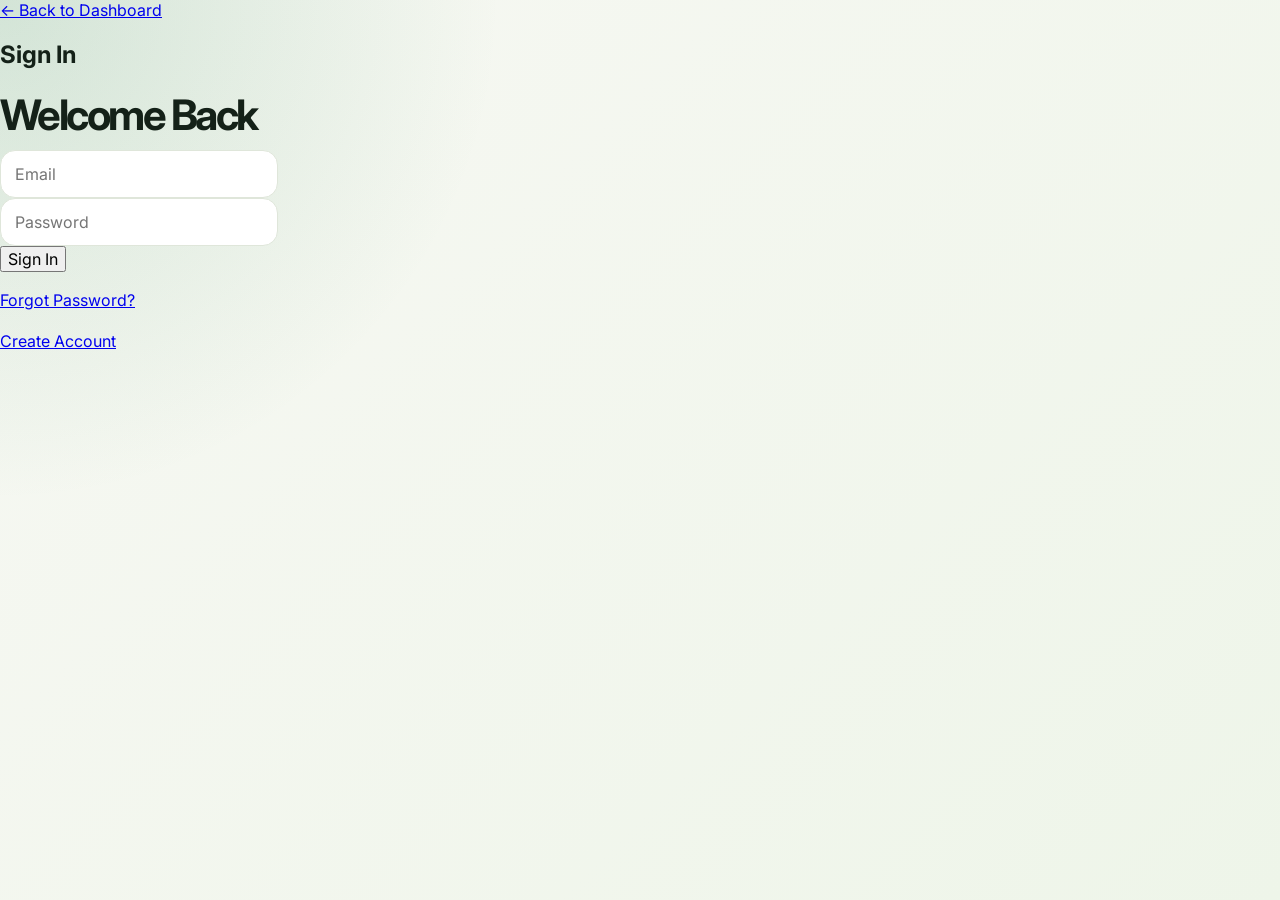
==== login.html @ e1700095 "Add files via upload" ====
<!DOCTYPE html><html><head><meta charset='UTF-8'><meta name='viewport' content='width=device-width,initial-scale=1'><title>Sign In</title><link rel="stylesheet" href="styles.css"/></head><body><div class='app-shell'><main class='content'><a href='index.html'>← Back to Dashboard</a><section class='card'><h1>Sign In</h1><h2>Welcome Back</h2><input placeholder="Email"><input type="password" placeholder="Password"><button>Sign In</button><p><a href="forgot-password.html">Forgot Password?</a></p><p><a href="signup.html">Create Account</a></p></section></main></div></body></html>
---- styles.css ----
@import url('https://fonts.googleapis.com/css2?family=Inter:wght@400;500;600;700;800&display=swap');

:root{
  --bg:#f5f7f1;
  --panel:#ffffff;
  --panel-2:#eef4e8;
  --text:#142118;
  --muted:#6b746d;
  --primary:#1f6f43;
  --primary-2:#2f8a55;
  --accent:#dfead5;
  --warning:#b96b18;
  --danger:#b83b36;
  --line:#dfe6da;
  --shadow:0 18px 50px rgba(23,42,28,.11);
  --radius:22px;
}
*{box-sizing:border-box}
body{
  margin:0;
  font-family:Inter, system-ui, -apple-system, BlinkMacSystemFont, Arial, sans-serif;
  background:
    radial-gradient(circle at top left, rgba(47,138,85,.18), transparent 32%),
    linear-gradient(135deg,#f7f8f3,#eef5e9);
  color:var(--text);
}
button,input,select{font:inherit}
button{cursor:pointer}
.app-shell{
  display:grid;
  grid-template-columns:290px 1fr;
  min-height:100vh;
}
.sidebar{
  position:sticky;
  top:0;
  height:100vh;
  padding:28px 22px;
  background:rgba(255,255,255,.72);
  backdrop-filter: blur(20px);
  border-right:1px solid rgba(31,111,67,.12);
}
.brand{display:flex;align-items:center;gap:14px;margin-bottom:32px}
.brand-mark{
  width:52px;height:52px;border-radius:16px;
  background:linear-gradient(135deg,var(--primary),var(--primary-2));
  color:white;display:grid;place-items:center;
  font-weight:800;font-size:25px;box-shadow:var(--shadow)
}
.brand h1{margin:0;font-size:24px;letter-spacing:-.04em}
.brand p{margin:4px 0 0;color:var(--muted);font-size:13px}
.nav{display:grid;gap:9px}
.nav-btn{
  width:100%;border:0;background:transparent;color:var(--muted);
  padding:13px 14px;border-radius:16px;display:flex;align-items:center;gap:11px;
  font-weight:700;text-align:left;transition:.25s ease;
}
.nav-btn:hover,.nav-btn.active{
  background:var(--primary);color:#fff;transform:translateX(4px);
}
.sidebar-note{
  position:absolute;left:22px;right:22px;bottom:24px;
  background:var(--panel-2);border:1px solid var(--line);
  border-radius:20px;padding:16px;color:var(--muted);font-size:13px;line-height:1.5
}
.main{padding:34px;max-width:1220px;width:100%;margin:0 auto}
.page{display:none;animation:fadeUp .35s ease}
.page.active{display:block}
@keyframes fadeUp{from{opacity:0;transform:translateY(12px)}to{opacity:1;transform:none}}
.page-head{
  display:flex;justify-content:space-between;gap:24px;align-items:flex-start;margin-bottom:24px
}
.eyebrow{
  display:inline-flex;padding:7px 11px;border-radius:999px;
  background:var(--accent);color:var(--primary);font-weight:800;font-size:12px;margin-bottom:12px
}
h2{font-size:42px;letter-spacing:-.06em;margin:0 0 10px}
h3{margin:0;font-size:18px}
h4{margin:0 0 8px}
p{line-height:1.6}
.page-head p{margin:0;color:var(--muted);max-width:720px}
.primary-btn{
  border:0;background:linear-gradient(135deg,var(--primary),var(--primary-2));
  color:white;border-radius:16px;padding:13px 18px;font-weight:800;
  display:inline-flex;align-items:center;justify-content:center;gap:10px;box-shadow:0 14px 28px rgba(31,111,67,.18);
  transition:.25s ease;
}
.primary-btn:hover{transform:translateY(-2px)}
.grid{display:grid;gap:16px}
.stats-grid{grid-template-columns:repeat(4,1fr);margin-bottom:18px}
.stat-card,.panel{
  background:rgba(255,255,255,.85);border:1px solid rgba(31,111,67,.1);
  border-radius:var(--radius);box-shadow:var(--shadow);padding:20px;
}
.stat-card{display:flex;align-items:center;gap:14px}
.stat-card strong{font-size:28px;letter-spacing:-.04em}
.stat-card p{margin:3px 0 0;color:var(--muted);font-size:13px}
.dashboard-layout{display:grid;grid-template-columns:1.25fr .75fr;gap:18px;margin-bottom:18px}
.panel-title{display:flex;align-items:center;gap:10px;margin-bottom:16px}
.meal-list,.expiry-list,.choice-list{display:grid;gap:10px}
.meal-card,.expiry-card,.ingredient-card{
  border:1px solid var(--line);border-radius:17px;padding:14px;background:#fff;
  display:flex;justify-content:space-between;align-items:center;gap:14px
}
.meal-card p,.expiry-card p{margin:4px 0 0;color:var(--muted);font-size:13px}
.status{
  padding:7px 10px;border-radius:999px;font-size:12px;font-weight:800;white-space:nowrap
}
.status.good{background:#e5f4e9;color:var(--primary)}
.status.warn{background:#fff1d9;color:var(--warning)}
.status.danger{background:#ffe4e2;color:var(--danger)}
.question-panel{margin-top:18px}
.faq-grid{display:grid;grid-template-columns:repeat(3,1fr);gap:14px}
.faq-grid div{background:var(--panel-2);padding:16px;border-radius:17px}
.faq-grid p{margin:0;color:var(--muted)}
.toolbar,.add-form{display:flex;gap:12px;margin-bottom:16px}
input,select{
  border:1px solid var(--line);background:#fff;border-radius:15px;padding:13px 14px;outline:none;min-width:0
}
input:focus,select:focus{border-color:var(--primary);box-shadow:0 0 0 4px rgba(31,111,67,.1)}
.toolbar input{flex:1}
.add-form input{flex:1}
.pantry-grid{display:grid;grid-template-columns:repeat(3,1fr);gap:14px}
.pantry-card{
  background:#fff;border:1px solid var(--line);box-shadow:var(--shadow);
  padding:18px;border-radius:20px;position:relative;overflow:hidden
}
.pantry-card:before{
  content:"";position:absolute;left:0;right:0;top:0;height:5px;background:var(--primary)
}
.pantry-card.warn:before{background:var(--warning)}
.pantry-card.danger:before{background:var(--danger)}
.pantry-meta{display:flex;gap:8px;flex-wrap:wrap;margin-top:12px}
.pill{
  display:inline-block;background:var(--panel-2);color:var(--primary);
  padding:7px 10px;border-radius:999px;margin:3px;font-size:12px;font-weight:800
}
.scanner-layout{display:grid;grid-template-columns:1fr 1fr;gap:18px;margin-bottom:18px}
.camera-card{
  background:#111d15;border-radius:26px;padding:24px;min-height:330px;box-shadow:var(--shadow)
}
.scan-frame{
  height:100%;border:1px solid rgba(255,255,255,.22);border-radius:22px;
  display:grid;place-items:center;color:#d9f1df;position:relative;text-align:center;padding:24px
}
.corner{position:absolute;width:42px;height:42px;border-color:#6de095}
.tl{top:20px;left:20px;border-top:3px solid;border-left:3px solid}
.tr{top:20px;right:20px;border-top:3px solid;border-right:3px solid}
.bl{bottom:20px;left:20px;border-bottom:3px solid;border-left:3px solid}
.br{bottom:20px;right:20px;border-bottom:3px solid;border-right:3px solid}
.clean-list{padding-left:20px;color:var(--muted);line-height:1.9}
.steps{display:grid;grid-template-columns:repeat(4,1fr);gap:14px}
.steps div{background:#fff;border:1px solid var(--line);border-radius:20px;padding:18px;box-shadow:var(--shadow)}
.steps span{
  width:34px;height:34px;background:var(--primary);color:#fff;border-radius:12px;display:grid;place-items:center;font-weight:800;margin-bottom:12px
}
.recipe-builder{display:grid;grid-template-columns:1fr 1fr;gap:18px;margin-bottom:16px}
.choice{
  display:flex;align-items:center;gap:10px;background:#fff;border:1px solid var(--line);border-radius:16px;padding:12px
}
.choice input{accent-color:var(--primary)}
.wide{width:100%;margin-bottom:16px}
.recipe-output{
  display:none;background:#fff;border:1px solid var(--line);border-radius:24px;box-shadow:var(--shadow);padding:22px;animation:fadeUp .35s ease
}
.recipe-output.show{display:block}
.recipe-ingredients{display:flex;gap:8px;flex-wrap:wrap;margin:12px 0}
.check-row{display:block;padding:12px;border-bottom:1px solid var(--line)}
.timeline{display:grid;gap:14px}
.timeline div{display:grid;grid-template-columns:42px 220px 1fr;gap:14px;align-items:center;background:#fff;border:1px solid var(--line);border-radius:20px;padding:18px;box-shadow:var(--shadow)}
.muted{color:var(--muted)}
.toast{
  position:fixed;left:50%;bottom:-100px;transform:translateX(-50%);
  background:#142118;color:white;padding:14px 18px;border-radius:999px;font-weight:700;
  box-shadow:var(--shadow);transition:.35s ease;z-index:99
}
.toast.show{bottom:22px}
.icon{width:20px;height:20px;display:inline-flex;vertical-align:middle}
.icon.large{width:36px;height:36px;color:var(--primary)}
.icon svg{width:100%;height:100%;stroke:currentColor;fill:none;stroke-width:2;stroke-linecap:round;stroke-linejoin:round}

@media(max-width:900px){
  .app-shell{grid-template-columns:1fr}
  .sidebar{position:relative;height:auto;border-right:0;border-bottom:1px solid var(--line)}
  .sidebar-note{position:static;margin-top:20px}
  .main{padding:22px}
  .page-head{display:block}
  h2{font-size:32px}
  .stats-grid,.dashboard-layout,.faq-grid,.pantry-grid,.scanner-layout,.steps,.recipe-builder{grid-template-columns:1fr}
  .toolbar,.add-form{flex-direction:column}
  .nav{grid-template-columns:1fr 1fr}
}
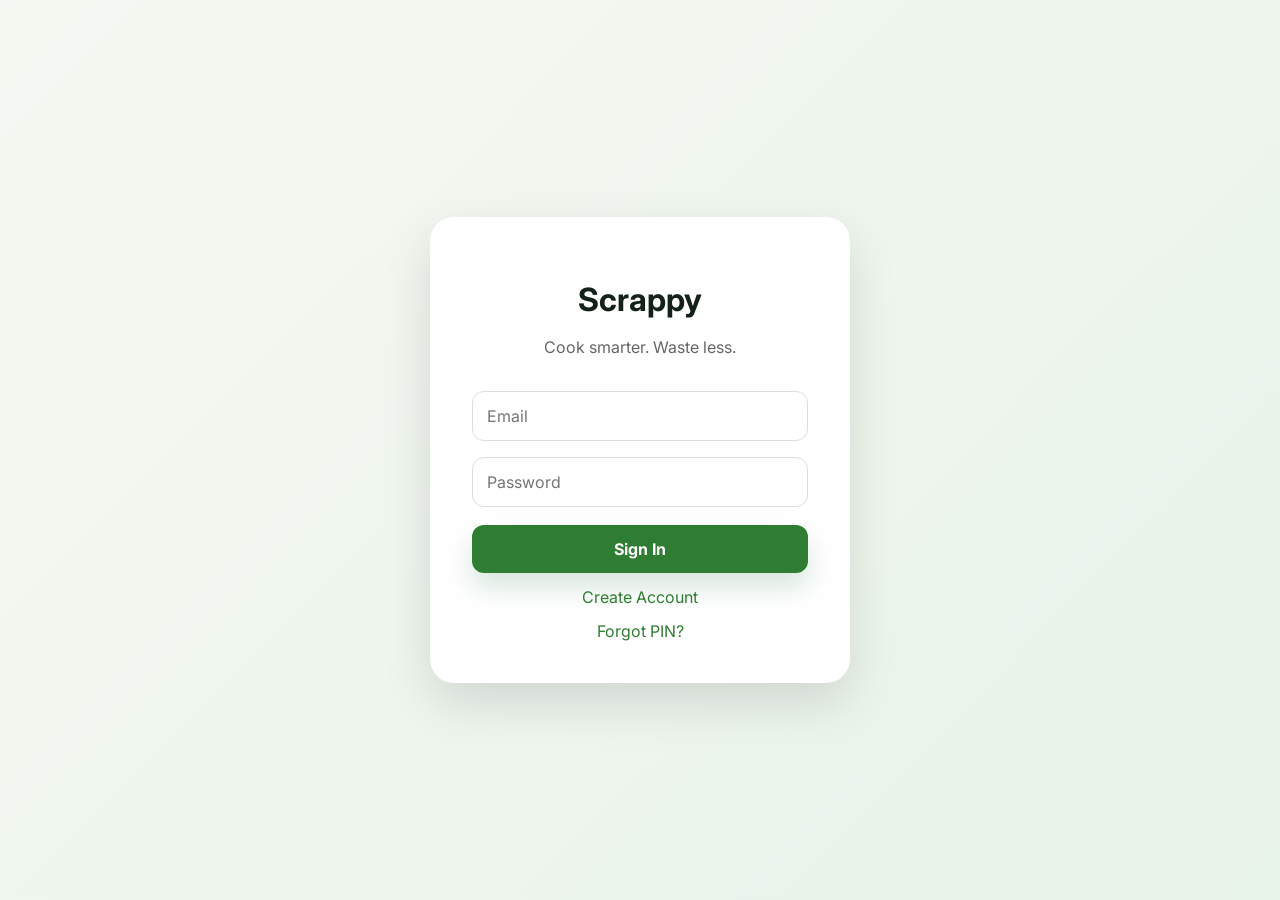
==== commit 1d11dd11: "Add files via upload" ====
--- a/login.html
+++ b/login.html
@@ -1 +1,11 @@
-<!DOCTYPE html><html><head><meta charset='UTF-8'><meta name='viewport' content='width=device-width,initial-scale=1'><title>Sign In</title><link rel="stylesheet" href="styles.css"/></head><body><div class='app-shell'><main class='content'><a href='index.html'>← Back to Dashboard</a><section class='card'><h1>Sign In</h1><h2>Welcome Back</h2><input placeholder="Email"><input type="password" placeholder="Password"><button>Sign In</button><p><a href="forgot-password.html">Forgot Password?</a></p><p><a href="signup.html">Create Account</a></p></section></main></div></body></html>+<!DOCTYPE html><html><head><meta charset="UTF-8"><meta name="viewport" content="width=device-width,initial-scale=1"><title>Scrappy Sign In</title><link rel="stylesheet" href="styles.css"></head>
+<body class="auth-page">
+<div class="auth-card">
+<h1>Scrappy</h1>
+<p>Cook smarter. Waste less.</p>
+<input placeholder="Email">
+<input type="password" placeholder="Password">
+<button class="primary-btn" onclick="localStorage.setItem('scrappyLoggedIn','true');location.href='index.html'">Sign In</button>
+<a class="secondary-btn" href="signup.html">Create Account</a>
+<a class="secondary-btn" href="forgot-password.html">Forgot PIN?</a>
+</div></body></html>
--- a/styles.css
+++ b/styles.css
@@ -190,3 +190,13 @@
   .toolbar,.add-form{flex-direction:column}
   .nav{grid-template-columns:1fr 1fr}
 }
+
+
+.auth-page{min-height:100vh;display:flex;align-items:center;justify-content:center;background:linear-gradient(135deg,#f5f8f2,#e8f3ea);}
+.auth-card{background:#fff;padding:42px;border-radius:24px;box-shadow:0 20px 50px rgba(0,0,0,.12);width:min(420px,92vw);text-align:center}
+.auth-card h1{font-size:2rem;margin-bottom:.3rem}
+.auth-card p{color:#666;margin-bottom:1.4rem}
+.auth-card input{width:100%;padding:14px;margin:8px 0;border-radius:12px;border:1px solid #ddd}
+.primary-btn{width:100%;padding:14px;border:none;border-radius:12px;background:#2f7d32;color:#fff;font-weight:700;margin-top:10px}
+.secondary-btn{display:block;margin-top:14px;color:#2f7d32;text-decoration:none}
+.top-profile{position:fixed;top:18px;right:22px;font-size:28px;text-decoration:none}
